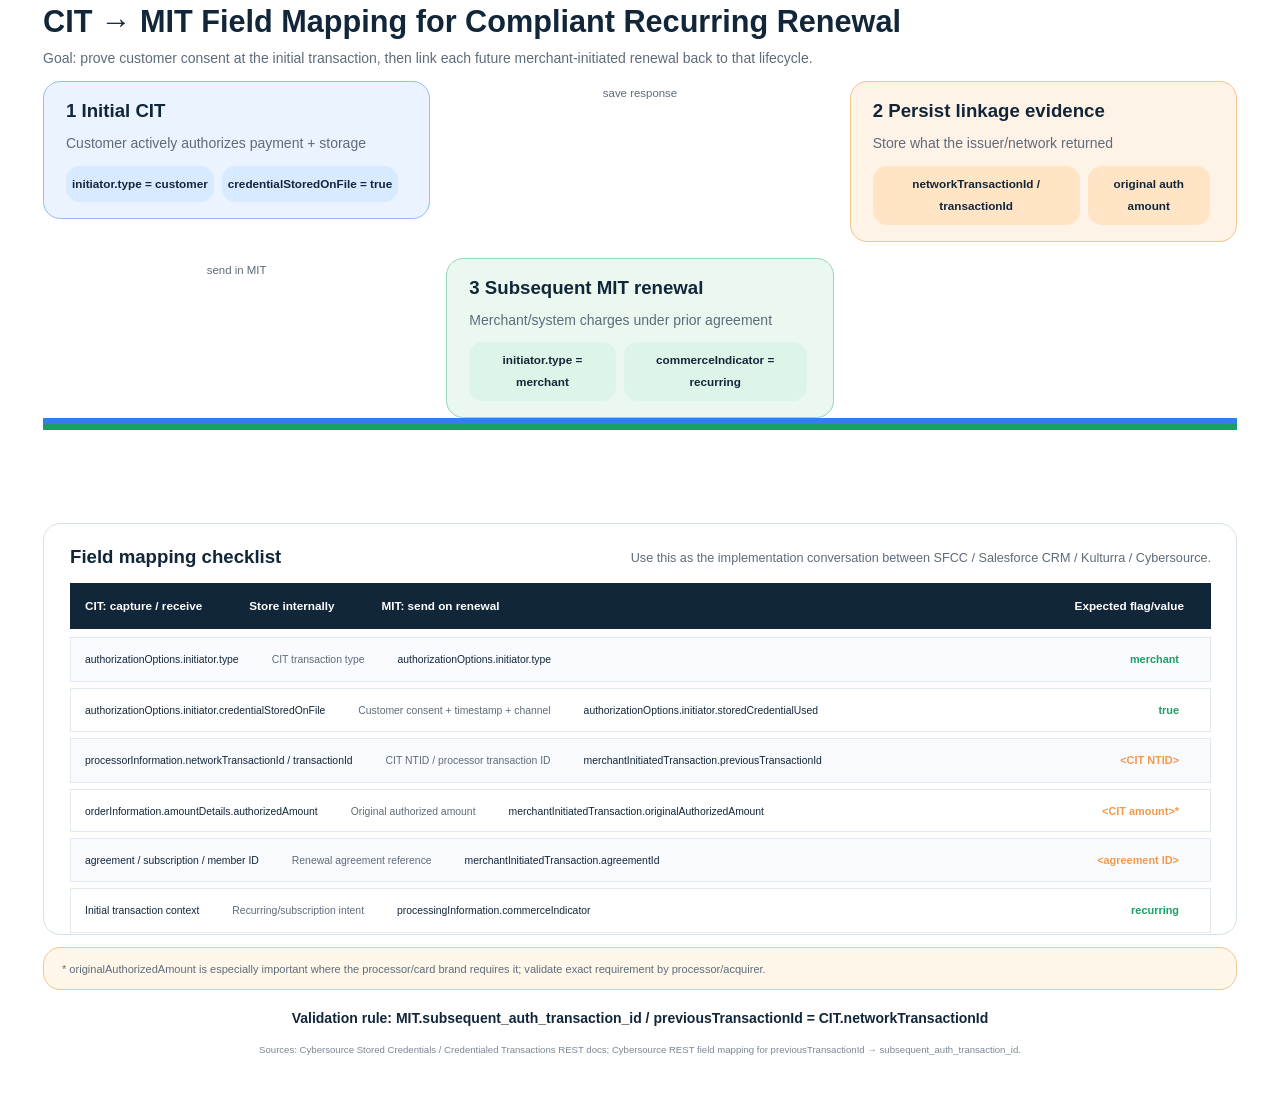
==== html_out/index.html @ 1ca975eb "Initial checkin" ====
<!DOCTYPE html>
<html lang="en">
<head>
<meta charset="utf-8">
<meta name="viewport" content="width=device-width, initial-scale=1">
<title>CIT_to_MIT_Field_Mapping_Cybersource</title>
<link rel="stylesheet" href="styles.css">
</head>
<body>
<main class="dashboard">
<div><div class="leafx"><p><span class="run">CIT → MIT Field Mapping for Compliant Recurring Renewal</span></p></div></div>
<div style="margin-top:4px"><div><p><span class="run-2">Goal: prove customer consent at the initial transaction, then link each future merchant-initiated renewal back to that lifecycle.</span></p></div></div>
<div class="grid-row" style="margin-top:12px; --gap:16px"><div class="grid-cell"><div class="panel-2 pad-2"><div><div><p><span class="run-3">1  Initial CIT</span></p></div></div><div class="rowgap"><div><p><span class="run-2">Customer actively authorizes payment + storage</span></p></div></div><div class="row"><div class="panel pad"><div><div><p class="para"><span class="run-4">initiator.type = customer</span></p></div></div></div><div class="panel pad"><div><div><p class="para"><span class="run-4">credentialStoredOnFile = true</span></p></div></div></div></div></div></div><div class="grid-cell"><div><p class="para"><span class="run-5">save response</span></p></div></div><div class="grid-cell"><div class="panel-4 pad-2"><div><div><p><span class="run-3">2  Persist linkage evidence</span></p></div></div><div class="rowgap"><div><p><span class="run-2">Store what the issuer/network returned</span></p></div></div><div class="row"><div class="panel-3 pad"><div><div><p class="para"><span class="run-4">networkTransactionId / transactionId</span></p></div></div></div><div class="panel-3 pad"><div><div><p class="para"><span class="run-4">original auth amount</span></p></div></div></div></div></div></div><div class="grid-cell"><div><p class="para"><span class="run-5">send in MIT</span></p></div></div><div class="grid-cell"><div class="panel-6 pad-2"><div><div><p><span class="run-3">3  Subsequent MIT renewal</span></p></div></div><div class="rowgap"><div><p><span class="run-2">Merchant/system charges under prior agreement</span></p></div></div><div class="row"><div class="panel-5 pad"><div><div><p class="para"><span class="run-4">initiator.type = merchant</span></p></div></div></div><div class="panel-5 pad"><div><div><p class="para"><span class="run-4">commerceIndicator = recurring</span></p></div></div></div></div></div></div></div>
<div><div class="leaf leafx-2"></div></div>
<div><div class="leaf-2 leafx-2"></div></div>
<div style="margin-top:93px"><div class="panel-10 pad-6"><div class="row-2"><div><p><span class="run-3">Field mapping checklist</span></p></div><div class="push-right"><div><p><span class="run-6">Use this as the implementation conversation between SFCC / Salesforce CRM / Kulturra / Cybersource.</span></p></div></div></div><div class="rowgap-2"><div class="panel-7 pad-3"><div class="row-3"><div><p><span class="run-7">CIT: capture / receive</span></p></div><div><p><span class="run-7">Store internally</span></p></div><div><p><span class="run-7">MIT: send on renewal</span></p></div><div class="push-right"><div><p><span class="run-7">Expected flag/value</span></p></div></div></div></div></div><div class="rowgap"><div class="panel-8 pad-4"><div class="row-4"><div><p><span class="run-8">authorizationOptions.initiator.type</span></p></div><div><p><span class="run-9">CIT transaction type</span></p></div><div><p><span class="run-8">authorizationOptions.initiator.type</span></p></div><div class="push-right"><div><p class="para"><span class="run-10">merchant</span></p></div></div></div></div></div><div class="rowgap-3"><div class="panel-9 pad-4"><div class="row-4"><div><p><span class="run-8">authorizationOptions.initiator.credentialStoredOnFile</span></p></div><div><p><span class="run-9">Customer consent + timestamp + channel</span></p></div><div><p><span class="run-8">authorizationOptions.initiator.storedCredentialUsed</span></p></div><div class="push-right"><div><p class="para"><span class="run-10">true</span></p></div></div></div></div></div><div class="rowgap-3"><div class="panel-8 pad-4"><div class="row-4"><div><p><span class="run-8">processorInformation.networkTransactionId / transactionId</span></p></div><div><p><span class="run-9">CIT NTID / processor transaction ID</span></p></div><div><p><span class="run-8">merchantInitiatedTransaction.previousTransactionId</span></p></div><div class="push-right"><div><p class="para"><span class="run-11">&lt;CIT NTID&gt;</span></p></div></div></div></div></div><div class="rowgap-3"><div class="panel-9 pad-5"><div class="row-4"><div><p><span class="run-8">orderInformation.amountDetails.authorizedAmount</span></p></div><div><p><span class="run-9">Original authorized amount</span></p></div><div><p><span class="run-8">merchantInitiatedTransaction.originalAuthorizedAmount</span></p></div><div class="push-right"><div><p class="para"><span class="run-11">&lt;CIT amount&gt;*</span></p></div></div></div></div></div><div class="rowgap-3"><div class="panel-8 pad-4"><div class="row-4"><div><p><span class="run-8">agreement / subscription / member ID</span></p></div><div><p><span class="run-9">Renewal agreement reference</span></p></div><div><p><span class="run-8">merchantInitiatedTransaction.agreementId</span></p></div><div class="push-right"><div><p class="para"><span class="run-11">&lt;agreement ID&gt;</span></p></div></div></div></div></div><div class="rowgap-3"><div class="panel-9 pad-4"><div class="row-4"><div><p><span class="run-8">Initial transaction context</span></p></div><div><p><span class="run-9">Recurring/subscription intent</span></p></div><div><p><span class="run-8">processingInformation.commerceIndicator</span></p></div><div class="push-right"><div><p class="para"><span class="run-10">recurring</span></p></div></div></div></div></div></div></div>
<div style="margin-top:12px"><div class="panel-11 pad-7"><div><div><p><span class="run-12">* originalAuthorizedAmount is especially important where the processor/card brand requires it; validate exact requirement by processor/acquirer.</span></p></div></div></div></div>
<div style="margin-top:17px"><div><p class="para"><span class="run-13">Validation rule: MIT.subsequent_auth_transaction_id / previousTransactionId = CIT.networkTransactionId</span></p></div></div>
<div style="margin-top:8px"><div><p class="para"><span class="run-14">Sources: Cybersource Stored Credentials / Credentialed Transactions REST docs; Cybersource REST field mapping for previousTransactionId → subsequent_auth_transaction_id.</span></p></div></div>
</main>
</body>
</html>
---- html_out/styles.css ----
:root {
  --c1: #12263A;
  --c2: #5E6B7A;
  --c3: #D8EAFF;
  --c4: #EAF3FF;
  --c5: #93BDF4;
  --c6: #FFE4C6;
  --c7: #FFF3E7;
  --c8: #F5C38E;
  --c9: #DDF4E8;
  --c10: #EAF8F0;
  --c11: #96D8B7;
  --c12: #2F80ED;
  --c13: #1E9E65;
  --c14: #FFFFFF;
  --c15: #F8FAFD;
  --c16: #E2E9F0;
  --c17: #F2994A;
  --c18: #D6E0EA;
  --c19: #FFF7EA;
  --c20: #7B8794;
  --font-body: 'Aptos', sans-serif;
  --page-max: 1280px;
}
* { margin: 0; padding: 0; box-sizing: border-box; }
html { font-size: 16px; }
body { font-family: var(--font-body); background: #fff; color: #000; }
.dashboard { max-width: var(--page-max); margin: 0 auto; padding: 0 43px 48px; }
.full-bleed { margin: 0 -43px; }
p { line-height: 1.4; }
.icon { flex: 0 0 auto; object-fit: contain; }
.push-right { margin-left: auto; }
.grid-row { display: grid; grid-template-columns: repeat(auto-fit, minmax(320px, 1fr)); gap: var(--gap, 24px); }
.tbl { border-collapse: collapse; width: 100%; }
.tbl th, .tbl td { padding: 8px 12px; text-align: left; }
.run { color: var(--c1); font-family: 'Aptos', sans-serif; font-size: 1.916rem; font-weight: 700; }
.leafx { display: flex; flex-direction: column; justify-content: center; }
.run-2 { color: var(--c2); font-family: 'Aptos', sans-serif; font-size: 0.875rem; }
.run-3 { color: var(--c1); font-family: 'Aptos', sans-serif; font-size: 1.166rem; font-weight: 700; }
.rowgap { margin-top: 8px; }
.para { text-align: center; }
.run-4 { color: var(--c1); font-family: 'Aptos', sans-serif; font-size: 0.733rem; font-weight: 700; }
.panel { background: var(--c3); border: 1.3px solid var(--c3); border-radius: 13.4px; }
.pad { padding: 5px 5px 7px 5px; }
.row { align-items: center; display: flex; gap: 8px; margin-top: 11px; }
.panel-2 { background: var(--c4); border: 1.3px solid var(--c5); border-radius: 17.3px; }
.pad-2 { padding: 16px 26px 16px 22px; }
.run-5 { color: var(--c2); font-family: 'Aptos', sans-serif; font-size: 0.716rem; }
.panel-3 { background: var(--c6); border: 1.3px solid var(--c6); border-radius: 13.4px; }
.panel-4 { background: var(--c7); border: 1.3px solid var(--c8); border-radius: 17.3px; }
.panel-5 { background: var(--c9); border: 1.3px solid var(--c9); border-radius: 13.4px; }
.panel-6 { background: var(--c10); border: 1.3px solid var(--c11); border-radius: 17.3px; }
.leaf { border: 3.1px solid var(--c12); }
.leafx-2 { height: 0.0px; }
.leaf-2 { border: 3.1px solid var(--c13); }
.run-6 { color: var(--c2); font-family: 'Aptos', sans-serif; font-size: 0.791rem; }
.row-2 { align-items: center; display: flex; gap: 51px; }
.run-7 { color: var(--c14); font-family: 'Aptos', sans-serif; font-size: 0.733rem; font-weight: 700; }
.row-3 { align-items: center; display: flex; gap: 47px; }
.panel-7 { background: var(--c1); border: 1.3px solid var(--c1); }
.pad-3 { padding: 10px 26px 12px 14px; }
.rowgap-2 { margin-top: 13px; }
.run-8 { color: var(--c1); font-family: 'Aptos', sans-serif; font-size: 0.65rem; }
.run-9 { color: var(--c2); font-family: 'Aptos', sans-serif; font-size: 0.65rem; }
.run-10 { color: var(--c13); font-family: 'Aptos', sans-serif; font-size: 0.683rem; font-weight: 700; }
.row-4 { align-items: center; display: flex; gap: 33px; }
.panel-8 { background: var(--c15); border: 0.5px solid var(--c16); }
.pad-4 { padding: 9px 31px 11px 14px; }
.panel-9 { background: var(--c14); border: 0.5px solid var(--c16); }
.rowgap-3 { margin-top: 6px; }
.run-11 { color: var(--c17); font-family: 'Aptos', sans-serif; font-size: 0.683rem; font-weight: 700; }
.pad-5 { padding: 9px 31px 10px 14px; }
.panel-10 { background: var(--c14); border: 1.3px solid var(--c18); border-radius: 17.3px; }
.pad-6 { padding: 20px 25px 1px 26px; }
.run-12 { color: var(--c2); font-family: 'Aptos', sans-serif; font-size: 0.691rem; }
.panel-11 { background: var(--c19); border: 1.3px solid var(--c8); border-radius: 17.3px; }
.pad-7 { padding: 9px 183px 10px 18px; }
.run-13 { color: var(--c1); font-family: 'Aptos', sans-serif; font-size: 0.875rem; font-weight: 700; }
.run-14 { color: var(--c20); font-family: 'Aptos', sans-serif; font-size: 0.6rem; }
@media (max-width: 640px) {
  html { font-size: 14px; }
  .dashboard { padding-left: 20px; padding-right: 20px; }
  .full-bleed { margin: 0 -20px; }
}
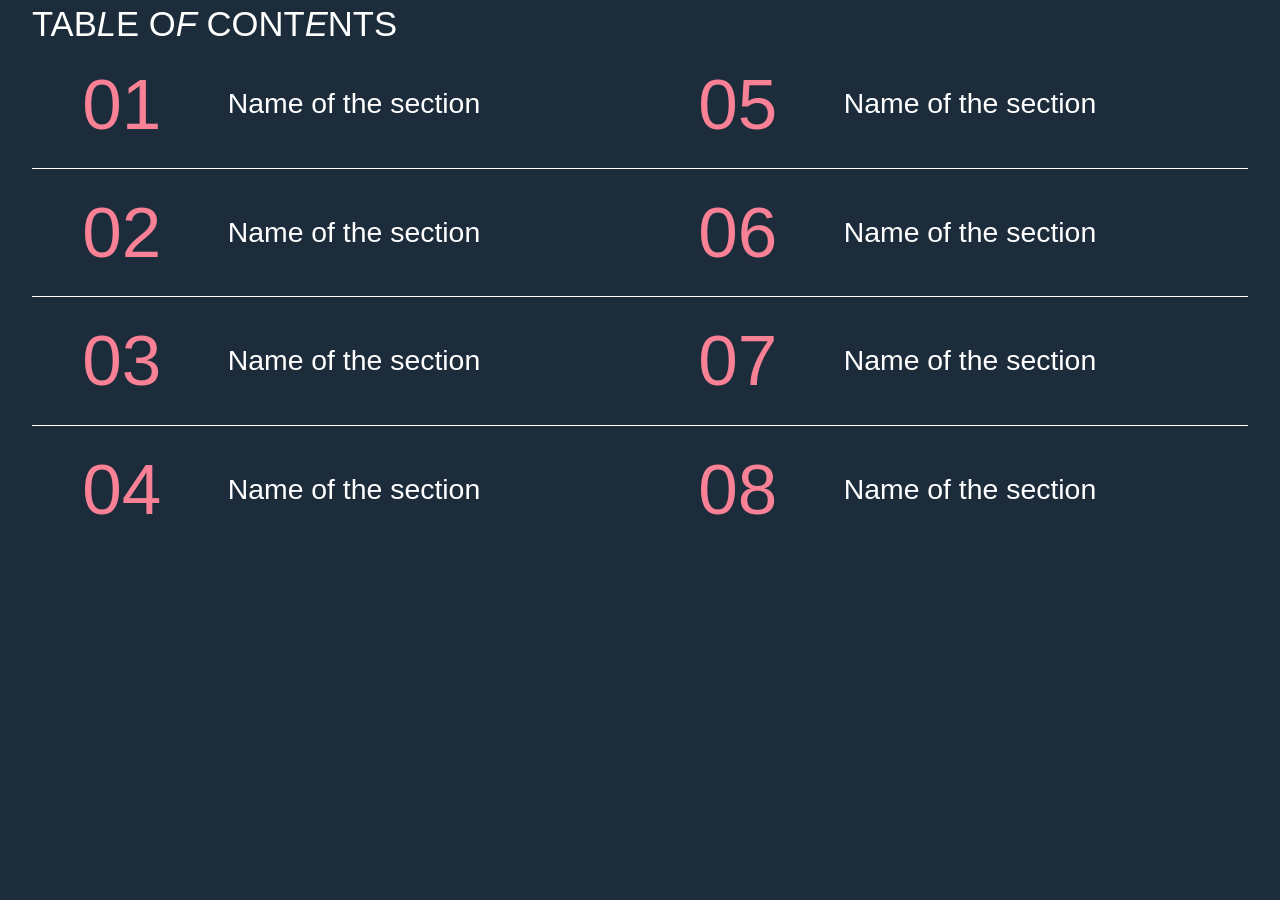
==== commit c307d569: "Example fixes" ====
--- a/html_out/index.html
+++ b/html_out/index.html
@@ -3,20 +3,19 @@
 <head>
 <meta charset="utf-8">
 <meta name="viewport" content="width=device-width, initial-scale=1">
-<title>CIT_to_MIT_Field_Mapping_Cybersource</title>
+<title>test1</title>
 <link rel="stylesheet" href="styles.css">
 </head>
 <body>
 <main class="dashboard">
-<div><div class="leafx"><p><span class="run">CIT → MIT Field Mapping for Compliant Recurring Renewal</span></p></div></div>
-<div style="margin-top:4px"><div><p><span class="run-2">Goal: prove customer consent at the initial transaction, then link each future merchant-initiated renewal back to that lifecycle.</span></p></div></div>
-<div class="grid-row" style="margin-top:12px; --gap:16px"><div class="grid-cell"><div class="panel-2 pad-2"><div><div><p><span class="run-3">1  Initial CIT</span></p></div></div><div class="rowgap"><div><p><span class="run-2">Customer actively authorizes payment + storage</span></p></div></div><div class="row"><div class="panel pad"><div><div><p class="para"><span class="run-4">initiator.type = customer</span></p></div></div></div><div class="panel pad"><div><div><p class="para"><span class="run-4">credentialStoredOnFile = true</span></p></div></div></div></div></div></div><div class="grid-cell"><div><p class="para"><span class="run-5">save response</span></p></div></div><div class="grid-cell"><div class="panel-4 pad-2"><div><div><p><span class="run-3">2  Persist linkage evidence</span></p></div></div><div class="rowgap"><div><p><span class="run-2">Store what the issuer/network returned</span></p></div></div><div class="row"><div class="panel-3 pad"><div><div><p class="para"><span class="run-4">networkTransactionId / transactionId</span></p></div></div></div><div class="panel-3 pad"><div><div><p class="para"><span class="run-4">original auth amount</span></p></div></div></div></div></div></div><div class="grid-cell"><div><p class="para"><span class="run-5">send in MIT</span></p></div></div><div class="grid-cell"><div class="panel-6 pad-2"><div><div><p><span class="run-3">3  Subsequent MIT renewal</span></p></div></div><div class="rowgap"><div><p><span class="run-2">Merchant/system charges under prior agreement</span></p></div></div><div class="row"><div class="panel-5 pad"><div><div><p class="para"><span class="run-4">initiator.type = merchant</span></p></div></div></div><div class="panel-5 pad"><div><div><p class="para"><span class="run-4">commerceIndicator = recurring</span></p></div></div></div></div></div></div></div>
-<div><div class="leaf leafx-2"></div></div>
-<div><div class="leaf-2 leafx-2"></div></div>
-<div style="margin-top:93px"><div class="panel-10 pad-6"><div class="row-2"><div><p><span class="run-3">Field mapping checklist</span></p></div><div class="push-right"><div><p><span class="run-6">Use this as the implementation conversation between SFCC / Salesforce CRM / Kulturra / Cybersource.</span></p></div></div></div><div class="rowgap-2"><div class="panel-7 pad-3"><div class="row-3"><div><p><span class="run-7">CIT: capture / receive</span></p></div><div><p><span class="run-7">Store internally</span></p></div><div><p><span class="run-7">MIT: send on renewal</span></p></div><div class="push-right"><div><p><span class="run-7">Expected flag/value</span></p></div></div></div></div></div><div class="rowgap"><div class="panel-8 pad-4"><div class="row-4"><div><p><span class="run-8">authorizationOptions.initiator.type</span></p></div><div><p><span class="run-9">CIT transaction type</span></p></div><div><p><span class="run-8">authorizationOptions.initiator.type</span></p></div><div class="push-right"><div><p class="para"><span class="run-10">merchant</span></p></div></div></div></div></div><div class="rowgap-3"><div class="panel-9 pad-4"><div class="row-4"><div><p><span class="run-8">authorizationOptions.initiator.credentialStoredOnFile</span></p></div><div><p><span class="run-9">Customer consent + timestamp + channel</span></p></div><div><p><span class="run-8">authorizationOptions.initiator.storedCredentialUsed</span></p></div><div class="push-right"><div><p class="para"><span class="run-10">true</span></p></div></div></div></div></div><div class="rowgap-3"><div class="panel-8 pad-4"><div class="row-4"><div><p><span class="run-8">processorInformation.networkTransactionId / transactionId</span></p></div><div><p><span class="run-9">CIT NTID / processor transaction ID</span></p></div><div><p><span class="run-8">merchantInitiatedTransaction.previousTransactionId</span></p></div><div class="push-right"><div><p class="para"><span class="run-11">&lt;CIT NTID&gt;</span></p></div></div></div></div></div><div class="rowgap-3"><div class="panel-9 pad-5"><div class="row-4"><div><p><span class="run-8">orderInformation.amountDetails.authorizedAmount</span></p></div><div><p><span class="run-9">Original authorized amount</span></p></div><div><p><span class="run-8">merchantInitiatedTransaction.originalAuthorizedAmount</span></p></div><div class="push-right"><div><p class="para"><span class="run-11">&lt;CIT amount&gt;*</span></p></div></div></div></div></div><div class="rowgap-3"><div class="panel-8 pad-4"><div class="row-4"><div><p><span class="run-8">agreement / subscription / member ID</span></p></div><div><p><span class="run-9">Renewal agreement reference</span></p></div><div><p><span class="run-8">merchantInitiatedTransaction.agreementId</span></p></div><div class="push-right"><div><p class="para"><span class="run-11">&lt;agreement ID&gt;</span></p></div></div></div></div></div><div class="rowgap-3"><div class="panel-9 pad-4"><div class="row-4"><div><p><span class="run-8">Initial transaction context</span></p></div><div><p><span class="run-9">Recurring/subscription intent</span></p></div><div><p><span class="run-8">processingInformation.commerceIndicator</span></p></div><div class="push-right"><div><p class="para"><span class="run-10">recurring</span></p></div></div></div></div></div></div></div>
-<div style="margin-top:12px"><div class="panel-11 pad-7"><div><div><p><span class="run-12">* originalAuthorizedAmount is especially important where the processor/card brand requires it; validate exact requirement by processor/acquirer.</span></p></div></div></div></div>
-<div style="margin-top:17px"><div><p class="para"><span class="run-13">Validation rule: MIT.subsequent_auth_transaction_id / previousTransactionId = CIT.networkTransactionId</span></p></div></div>
-<div style="margin-top:8px"><div><p class="para"><span class="run-14">Sources: Cybersource Stored Credentials / Credentialed Transactions REST docs; Cybersource REST field mapping for previousTransactionId → subsequent_auth_transaction_id.</span></p></div></div>
+<div><div class="leafx"><p><span class="run">TAB</span><span class="run-2">L</span><span class="run">E O</span><span class="run-2">F</span><span class="run"> CONT</span><span class="run-2">E</span><span class="run">NTS</span></p></div></div>
+<div class="grid-row" style="margin-top:6px; grid-template-columns:188fr 423fr 188fr 423fr; --gap:16px; align-items:center"><div class="grid-cell"><div class="leafx-2"><p class="para"><span class="run-3">01</span></p></div></div><div class="grid-cell"><div class="leafx-3"><p><span class="run-4">Name of the section</span></p></div></div><div class="grid-cell"><div class="leafx-2"><p class="para"><span class="run-3">05</span></p></div></div><div class="grid-cell"><div class="leafx-3"><p><span class="run-4">Name of the section</span></p></div></div></div>
+<div style="margin-top:14px"><hr class="divider" style="border-top:1px solid #FFFFFF"></div>
+<div class="grid-row" style="margin-top:14px; grid-template-columns:188fr 423fr 188fr 423fr; --gap:16px; align-items:center"><div class="grid-cell"><div class="leafx-2"><p class="para"><span class="run-3">02</span></p></div></div><div class="grid-cell"><div class="leafx-3"><p><span class="run-4">Name of the section</span></p></div></div><div class="grid-cell"><div class="leafx-2"><p class="para"><span class="run-3">06</span></p></div></div><div class="grid-cell"><div class="leafx-3"><p><span class="run-4">Name of the section</span></p></div></div></div>
+<div style="margin-top:14px"><hr class="divider" style="border-top:1px solid #FFFFFF"></div>
+<div class="grid-row" style="margin-top:14px; grid-template-columns:188fr 423fr 188fr 423fr; --gap:16px; align-items:center"><div class="grid-cell"><div class="leafx-2"><p class="para"><span class="run-3">03</span></p></div></div><div class="grid-cell"><div class="leafx-3"><p><span class="run-4">Name of the section</span></p></div></div><div class="grid-cell"><div class="leafx-2"><p class="para"><span class="run-3">07</span></p></div></div><div class="grid-cell"><div class="leafx-3"><p><span class="run-4">Name of the section</span></p></div></div></div>
+<div style="margin-top:14px"><hr class="divider" style="border-top:1px solid #FFFFFF"></div>
+<div class="grid-row" style="margin-top:14px; grid-template-columns:188fr 423fr 188fr 423fr; --gap:16px; align-items:center"><div class="grid-cell"><div class="leafx-2"><p class="para"><span class="run-3">04</span></p></div></div><div class="grid-cell"><div class="leafx-3"><p><span class="run-4">Name of the section</span></p></div></div><div class="grid-cell"><div class="leafx-2"><p class="para"><span class="run-3">08</span></p></div></div><div class="grid-cell"><div class="leafx-3"><p><span class="run-4">Name of the section</span></p></div></div></div>
 </main>
 </body>
 </html>
--- a/html_out/styles.css
+++ b/html_out/styles.css
@@ -1,84 +1,43 @@
 :root {
-  --c1: #12263A;
-  --c2: #5E6B7A;
-  --c3: #D8EAFF;
-  --c4: #EAF3FF;
-  --c5: #93BDF4;
-  --c6: #FFE4C6;
-  --c7: #FFF3E7;
-  --c8: #F5C38E;
-  --c9: #DDF4E8;
-  --c10: #EAF8F0;
-  --c11: #96D8B7;
-  --c12: #2F80ED;
-  --c13: #1E9E65;
-  --c14: #FFFFFF;
-  --c15: #F8FAFD;
-  --c16: #E2E9F0;
-  --c17: #F2994A;
-  --c18: #D6E0EA;
-  --c19: #FFF7EA;
-  --c20: #7B8794;
-  --font-body: 'Aptos', sans-serif;
+  --c1: #FFFFFF;
+  --c2: #F88196;
+  --bg: #1C2C3B;
+  --text: #FFFFFF;
+  --font-body: 'Arial', sans-serif;
   --page-max: 1280px;
 }
 * { margin: 0; padding: 0; box-sizing: border-box; }
 html { font-size: 16px; }
-body { font-family: var(--font-body); background: #fff; color: #000; }
-.dashboard { max-width: var(--page-max); margin: 0 auto; padding: 0 43px 48px; }
-.full-bleed { margin: 0 -43px; }
+body { font-family: var(--font-body); background: var(--bg); color: var(--text); }
+.dashboard { max-width: var(--page-max); margin: 0 auto; padding: 0 32px 48px; }
+.full-bleed { margin: 0 -32px; }
 p { line-height: 1.4; }
 .icon { flex: 0 0 auto; object-fit: contain; }
 .push-right { margin-left: auto; }
+.divider { border: none; width: 100%; }
 .grid-row { display: grid; grid-template-columns: repeat(auto-fit, minmax(320px, 1fr)); gap: var(--gap, 24px); }
+.flow-row { display: flex; align-items: stretch; gap: 16px; }
+.flow-row .flow-box { flex: 1 1 280px; min-width: 0; }
+.flow-arrow { flex: 0 0 auto; display: flex; flex-direction: column; align-items: center;
+  justify-content: center; gap: 4px; align-self: center; }
+.flow-arrow .flow-label { white-space: nowrap; }
+.flow-arrow.flow-v .arrow-svg { transform: rotate(90deg); }
 .tbl { border-collapse: collapse; width: 100%; }
 .tbl th, .tbl td { padding: 8px 12px; text-align: left; }
-.run { color: var(--c1); font-family: 'Aptos', sans-serif; font-size: 1.916rem; font-weight: 700; }
-.leafx { display: flex; flex-direction: column; justify-content: center; }
-.run-2 { color: var(--c2); font-family: 'Aptos', sans-serif; font-size: 0.875rem; }
-.run-3 { color: var(--c1); font-family: 'Aptos', sans-serif; font-size: 1.166rem; font-weight: 700; }
-.rowgap { margin-top: 8px; }
+.run { color: var(--c1); font-family: 'Google Sans', sans-serif; font-size: 2.166rem; }
+.run-2 { color: var(--c1); font-family: 'Google Sans', sans-serif; font-size: 2.166rem; font-style: italic; }
+.leafx { display: flex; flex-direction: column; justify-content: flex-start; }
 .para { text-align: center; }
-.run-4 { color: var(--c1); font-family: 'Aptos', sans-serif; font-size: 0.733rem; font-weight: 700; }
-.panel { background: var(--c3); border: 1.3px solid var(--c3); border-radius: 13.4px; }
-.pad { padding: 5px 5px 7px 5px; }
-.row { align-items: center; display: flex; gap: 8px; margin-top: 11px; }
-.panel-2 { background: var(--c4); border: 1.3px solid var(--c5); border-radius: 17.3px; }
-.pad-2 { padding: 16px 26px 16px 22px; }
-.run-5 { color: var(--c2); font-family: 'Aptos', sans-serif; font-size: 0.716rem; }
-.panel-3 { background: var(--c6); border: 1.3px solid var(--c6); border-radius: 13.4px; }
-.panel-4 { background: var(--c7); border: 1.3px solid var(--c8); border-radius: 17.3px; }
-.panel-5 { background: var(--c9); border: 1.3px solid var(--c9); border-radius: 13.4px; }
-.panel-6 { background: var(--c10); border: 1.3px solid var(--c11); border-radius: 17.3px; }
-.leaf { border: 3.1px solid var(--c12); }
-.leafx-2 { height: 0.0px; }
-.leaf-2 { border: 3.1px solid var(--c13); }
-.run-6 { color: var(--c2); font-family: 'Aptos', sans-serif; font-size: 0.791rem; }
-.row-2 { align-items: center; display: flex; gap: 51px; }
-.run-7 { color: var(--c14); font-family: 'Aptos', sans-serif; font-size: 0.733rem; font-weight: 700; }
-.row-3 { align-items: center; display: flex; gap: 47px; }
-.panel-7 { background: var(--c1); border: 1.3px solid var(--c1); }
-.pad-3 { padding: 10px 26px 12px 14px; }
-.rowgap-2 { margin-top: 13px; }
-.run-8 { color: var(--c1); font-family: 'Aptos', sans-serif; font-size: 0.65rem; }
-.run-9 { color: var(--c2); font-family: 'Aptos', sans-serif; font-size: 0.65rem; }
-.run-10 { color: var(--c13); font-family: 'Aptos', sans-serif; font-size: 0.683rem; font-weight: 700; }
-.row-4 { align-items: center; display: flex; gap: 33px; }
-.panel-8 { background: var(--c15); border: 0.5px solid var(--c16); }
-.pad-4 { padding: 9px 31px 11px 14px; }
-.panel-9 { background: var(--c14); border: 0.5px solid var(--c16); }
-.rowgap-3 { margin-top: 6px; }
-.run-11 { color: var(--c17); font-family: 'Aptos', sans-serif; font-size: 0.683rem; font-weight: 700; }
-.pad-5 { padding: 9px 31px 10px 14px; }
-.panel-10 { background: var(--c14); border: 1.3px solid var(--c18); border-radius: 17.3px; }
-.pad-6 { padding: 20px 25px 1px 26px; }
-.run-12 { color: var(--c2); font-family: 'Aptos', sans-serif; font-size: 0.691rem; }
-.panel-11 { background: var(--c19); border: 1.3px solid var(--c8); border-radius: 17.3px; }
-.pad-7 { padding: 9px 183px 10px 18px; }
-.run-13 { color: var(--c1); font-family: 'Aptos', sans-serif; font-size: 0.875rem; font-weight: 700; }
-.run-14 { color: var(--c20); font-family: 'Aptos', sans-serif; font-size: 0.6rem; }
+.run-3 { color: var(--c2); font-family: 'Bricolage Grotesque ExtraBold', sans-serif; font-size: 4.441rem; }
+.leafx-2 { display: flex; flex-direction: column; justify-content: center; }
+.run-4 { color: var(--c1); font-family: 'Google Sans', sans-serif; font-size: 1.775rem; }
+.leafx-3 { display: flex; flex-direction: column; justify-content: flex-end; }
 @media (max-width: 640px) {
   html { font-size: 14px; }
   .dashboard { padding-left: 20px; padding-right: 20px; }
   .full-bleed { margin: 0 -20px; }
+  .grid-row { grid-template-columns: 1fr !important; }
+  .flow-row { flex-direction: column; }
+  .flow-row .flow-box { flex: 1 1 auto; width: 100%; }
+  .flow-arrow .arrow-svg { transform: rotate(90deg); margin: 16px 0; }
 }
